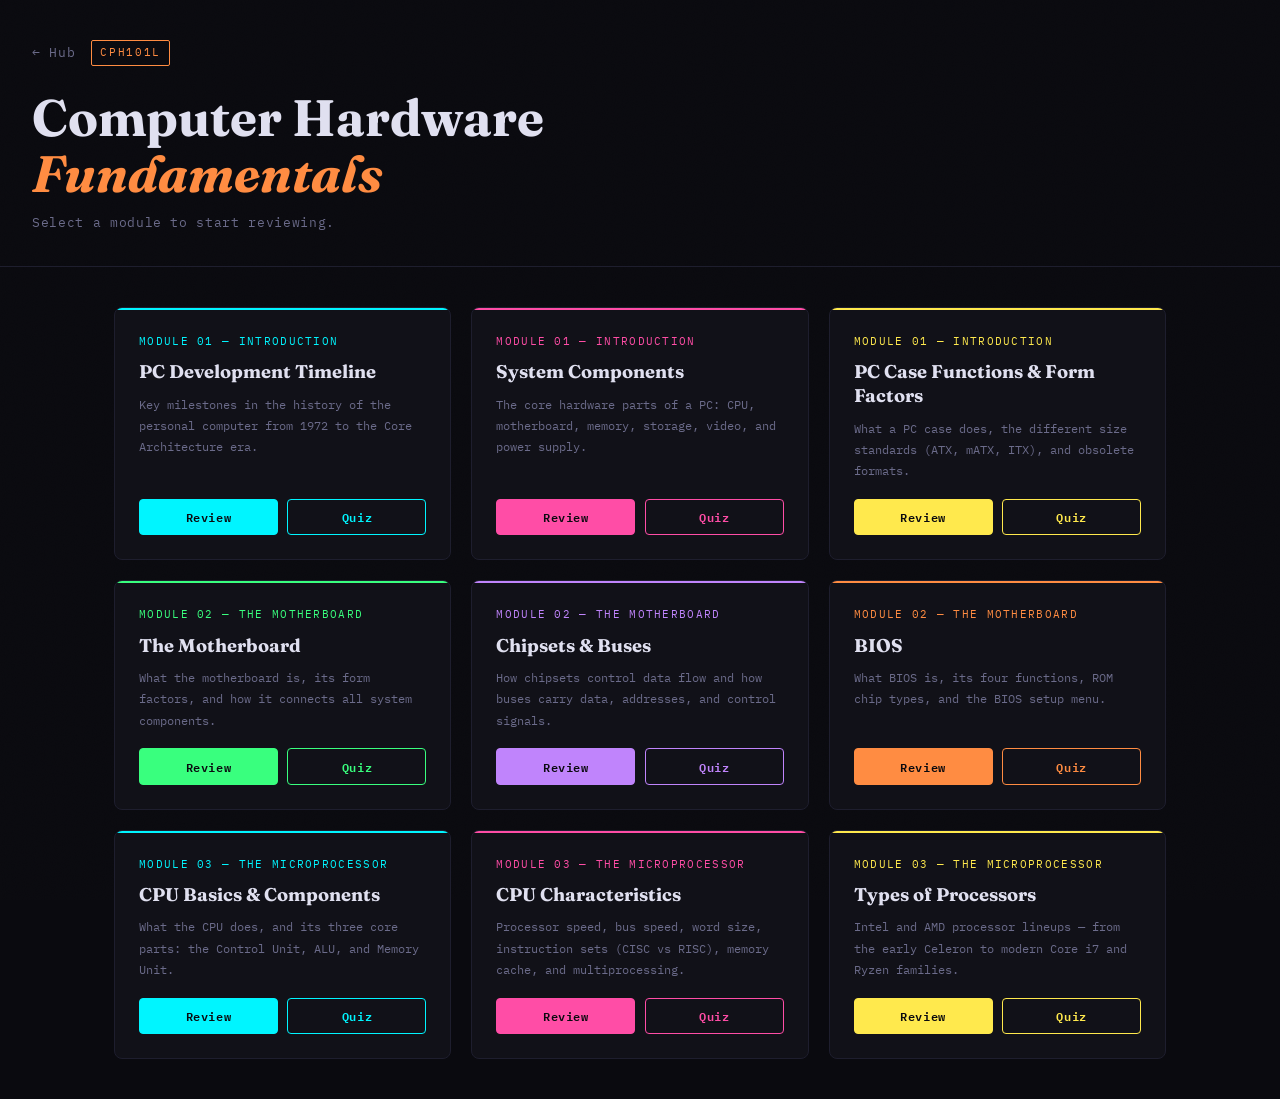
==== cph/index.html @ b6214186 "welcome chf" ====
<!DOCTYPE html>
<html lang="en">
<head>
  <meta charset="UTF-8" />
  <meta name="viewport" content="width=device-width, initial-scale=1.0" />
  <title>CPH101L — Computer Hardware Fundamentals</title>
  <link rel="stylesheet" href="style.css" />
  <link href="https://fonts.googleapis.com/css2?family=IBM+Plex+Mono:wght@400;600;700&family=Fraunces:ital,wght@0,400;0,700;1,400&display=swap" rel="stylesheet" />
</head>
<body>
  <div class="noise"></div>

  <header>
    <div class="header-inner">
      <a href="../index.html" class="back-link">← Hub</a>
      <div class="subject-tag">CPH101L</div>
    </div>
    <h1 class="subject-title">Computer Hardware<br /><em>Fundamentals</em></h1>
    <p class="subject-sub">Select a module to start reviewing.</p>
  </header>

  <main id="app">
    <!-- Home: topic cards -->
    <section id="home-view">
      <div class="topic-grid" id="topic-grid"></div>
    </section>

    <!-- Topic detail view -->
    <section id="topic-view" class="hidden">
      <button class="btn-back" id="back-btn">← Back to Topics</button>
      <div id="topic-content"></div>
      <button class="btn-quiz" id="start-quiz-btn">Take Quiz →</button>
    </section>

    <!-- Quiz view -->
    <section id="quiz-view" class="hidden">
      <button class="btn-back" id="quiz-back-btn">← Back to Topic</button>
      <div id="quiz-container"></div>
    </section>
  </main>

  <script src="topics.js"></script>
  <script src="quiz.js"></script>
  <script>
    let currentTopic = null;

    const homeView   = document.getElementById('home-view');
    const topicView  = document.getElementById('topic-view');
    const quizView   = document.getElementById('quiz-view');
    const grid       = document.getElementById('topic-grid');

    const ACCENT_COLORS = ['cyan', 'pink', 'yellow', 'green', 'purple', 'orange'];

    function showHome() {
      homeView.classList.remove('hidden');
      topicView.classList.add('hidden');
      quizView.classList.add('hidden');
    }

    function showTopic(slug) {
      currentTopic = TOPICS.find(t => t.slug === slug);
      if (!currentTopic) return;
      homeView.classList.add('hidden');
      quizView.classList.add('hidden');
      topicView.classList.remove('hidden');
      document.getElementById('topic-content').innerHTML = renderTopic(currentTopic);
      topicView.scrollTop = 0;
      window.scrollTo(0, 0);

      // Re-render MathJax if present
      if (window.MathJax) MathJax.typesetPromise();
    }

    function showQuiz(slug) {
      currentTopic = TOPICS.find(t => t.slug === slug);
      if (!currentTopic) return;
      homeView.classList.add('hidden');
      topicView.classList.add('hidden');
      quizView.classList.remove('hidden');
      renderQuiz(currentTopic);
      window.scrollTo(0, 0);
    }

    // Build cards
    TOPICS.forEach((topic, i) => {
      const color = ACCENT_COLORS[i % ACCENT_COLORS.length];
      const card = document.createElement('div');
      card.className = `topic-card accent-${color}`;
      card.innerHTML = `
        <div class="card-module">${topic.module}</div>
        <div class="card-title">${topic.title}</div>
        <div class="card-desc">${topic.description}</div>
        <div class="card-footer">
          <button class="btn-review" data-slug="${topic.slug}">Review</button>
          <button class="btn-quiz-sm" data-slug="${topic.slug}">Quiz</button>
        </div>
      `;
      grid.appendChild(card);
    });

    // Events
    grid.addEventListener('click', e => {
      const slug = e.target.dataset.slug;
      if (!slug) return;
      if (e.target.classList.contains('btn-review')) showTopic(slug);
      if (e.target.classList.contains('btn-quiz-sm')) showQuiz(slug);
    });

    document.getElementById('back-btn').addEventListener('click', showHome);
    document.getElementById('quiz-back-btn').addEventListener('click', () => {
      if (currentTopic) showTopic(currentTopic.slug);
    });
    document.getElementById('start-quiz-btn').addEventListener('click', () => {
      if (currentTopic) showQuiz(currentTopic.slug);
    });
  </script>
</body>
</html>
---- cph/style.css ----
/* ─── Variables ─── */
:root {
  --bg:       #0a0a0f;
  --surface:  #111118;
  --border:   #1e1e2e;
  --text:     #e0e0f0;
  --muted:    #6b6b8a;

  --cyan:     #00f5ff;
  --pink:     #ff4da6;
  --yellow:   #ffe94d;
  --green:    #39ff7e;
  --purple:   #c084fc;
  --orange:   #ff8c42;

  --font-mono: 'IBM Plex Mono', monospace;
  --font-serif: 'Fraunces', serif;
}

/* ─── Reset ─── */
*, *::before, *::after { box-sizing: border-box; margin: 0; padding: 0; }
html { scroll-behavior: smooth; }

body {
  background: var(--bg);
  color: var(--text);
  font-family: var(--font-mono);
  font-size: 15px;
  line-height: 1.7;
  min-height: 100vh;
  position: relative;
  overflow-x: hidden;
}

/* Noise overlay */
.noise {
  position: fixed; inset: 0; z-index: 0; pointer-events: none;
  background-image: url("data:image/svg+xml,%3Csvg viewBox='0 0 200 200' xmlns='http://www.w3.org/2000/svg'%3E%3Cfilter id='n'%3E%3CfeTurbulence type='fractalNoise' baseFrequency='0.9' numOctaves='4' stitchTiles='stitch'/%3E%3C/filter%3E%3Crect width='100%25' height='100%25' filter='url(%23n)' opacity='0.04'/%3E%3C/svg%3E");
  background-size: 200px 200px;
  opacity: 0.4;
}

/* ─── Header ─── */
header {
  position: relative; z-index: 1;
  padding: 2.5rem 2rem 2rem;
  border-bottom: 1px solid var(--border);
}

.header-inner {
  display: flex;
  align-items: center;
  gap: 1rem;
  margin-bottom: 1.5rem;
}

.back-link {
  color: var(--muted);
  text-decoration: none;
  font-size: 0.8rem;
  letter-spacing: 0.05em;
  transition: color 0.2s;
}
.back-link:hover { color: var(--cyan); }

.subject-tag {
  font-size: 0.7rem;
  letter-spacing: 0.15em;
  color: var(--orange);
  border: 1px solid var(--orange);
  padding: 0.15rem 0.5rem;
  border-radius: 2px;
}

.subject-title {
  font-family: var(--font-serif);
  font-size: clamp(2rem, 5vw, 3.2rem);
  font-weight: 700;
  line-height: 1.1;
  color: var(--text);
}
.subject-title em { color: var(--orange); font-style: italic; }

.subject-sub {
  margin-top: 0.6rem;
  color: var(--muted);
  font-size: 0.82rem;
  letter-spacing: 0.05em;
}

/* ─── Main ─── */
main {
  position: relative; z-index: 1;
  max-width: 1100px;
  margin: 0 auto;
  padding: 2.5rem 1.5rem;
}

.hidden { display: none !important; }

/* ─── Topic Grid ─── */
.topic-grid {
  display: grid;
  grid-template-columns: repeat(auto-fill, minmax(300px, 1fr));
  gap: 1.25rem;
}

.topic-card {
  background: var(--surface);
  border: 1px solid var(--border);
  border-radius: 8px;
  padding: 1.5rem;
  display: flex;
  flex-direction: column;
  gap: 0.6rem;
  transition: border-color 0.2s, transform 0.2s;
  position: relative;
  overflow: hidden;
}
.topic-card::before {
  content: '';
  position: absolute;
  top: 0; left: 0; right: 0;
  height: 2px;
}

/* Accent variants */
.accent-cyan  { --accent: var(--cyan);   }
.accent-pink  { --accent: var(--pink);   }
.accent-yellow{ --accent: var(--yellow); }
.accent-green { --accent: var(--green);  }
.accent-purple{ --accent: var(--purple); }
.accent-orange{ --accent: var(--orange); }

.topic-card::before { background: var(--accent); }
.topic-card:hover {
  border-color: var(--accent);
  transform: translateY(-2px);
}

.card-module {
  font-size: 0.68rem;
  letter-spacing: 0.12em;
  color: var(--accent);
  text-transform: uppercase;
}

.card-title {
  font-family: var(--font-serif);
  font-size: 1.15rem;
  font-weight: 700;
  color: var(--text);
  line-height: 1.3;
}

.card-desc {
  font-size: 0.78rem;
  color: var(--muted);
  flex: 1;
}

.card-footer {
  display: flex;
  gap: 0.6rem;
  margin-top: 0.5rem;
}

.btn-review, .btn-quiz-sm {
  flex: 1;
  padding: 0.45rem 0;
  border-radius: 4px;
  font-family: var(--font-mono);
  font-size: 0.75rem;
  font-weight: 600;
  letter-spacing: 0.05em;
  cursor: pointer;
  border: 1px solid var(--accent);
  transition: background 0.2s, color 0.2s;
}
.btn-review {
  background: var(--accent);
  color: var(--bg);
}
.btn-review:hover { opacity: 0.85; }

.btn-quiz-sm {
  background: transparent;
  color: var(--accent);
}
.btn-quiz-sm:hover {
  background: var(--accent);
  color: var(--bg);
}

/* ─── Back button ─── */
.btn-back {
  background: none;
  border: 1px solid var(--border);
  color: var(--muted);
  font-family: var(--font-mono);
  font-size: 0.78rem;
  padding: 0.4rem 0.9rem;
  border-radius: 4px;
  cursor: pointer;
  margin-bottom: 2rem;
  transition: border-color 0.2s, color 0.2s;
}
.btn-back:hover { border-color: var(--cyan); color: var(--cyan); }

/* ─── Topic Content ─── */
#topic-content h2 {
  font-family: var(--font-serif);
  font-size: 1.9rem;
  font-weight: 700;
  color: var(--orange);
  margin-bottom: 0.4rem;
}

#topic-content .topic-module-label {
  font-size: 0.7rem;
  letter-spacing: 0.12em;
  color: var(--muted);
  text-transform: uppercase;
  margin-bottom: 1.8rem;
}

.section-block {
  margin-bottom: 2rem;
}

.section-block h3 {
  font-family: var(--font-serif);
  font-size: 1.1rem;
  font-weight: 700;
  color: var(--cyan);
  margin-bottom: 0.75rem;
  padding-bottom: 0.35rem;
  border-bottom: 1px solid var(--border);
}

.section-block p {
  color: var(--text);
  margin-bottom: 0.6rem;
  font-size: 0.88rem;
}

.section-block ul, .section-block ol {
  padding-left: 1.4rem;
  color: var(--text);
  font-size: 0.88rem;
}

.section-block li { margin-bottom: 0.4rem; }

.definition-box {
  background: var(--surface);
  border-left: 3px solid var(--cyan);
  padding: 0.9rem 1.1rem;
  border-radius: 0 6px 6px 0;
  margin: 0.8rem 0 1rem;
  font-size: 0.86rem;
  color: var(--text);
}

.definition-box strong {
  color: var(--cyan);
  display: block;
  margin-bottom: 0.25rem;
  font-size: 0.78rem;
  letter-spacing: 0.08em;
  text-transform: uppercase;
}

.highlight {
  color: var(--yellow);
  font-weight: 600;
}

.term { color: var(--pink); font-weight: 600; }

/* Tables */
.content-table {
  width: 100%;
  border-collapse: collapse;
  font-size: 0.8rem;
  margin: 0.8rem 0;
  overflow-x: auto;
  display: block;
}
.content-table th {
  background: var(--border);
  color: var(--cyan);
  padding: 0.5rem 0.75rem;
  text-align: left;
  letter-spacing: 0.05em;
  font-size: 0.72rem;
}
.content-table td {
  padding: 0.45rem 0.75rem;
  border-bottom: 1px solid var(--border);
  color: var(--text);
}
.content-table tr:last-child td { border-bottom: none; }
.content-table tr:hover td { background: #1a1a28; }

/* ─── Start Quiz Button ─── */
.btn-quiz {
  display: block;
  width: 100%;
  max-width: 400px;
  margin: 2.5rem auto 0;
  padding: 0.85rem;
  background: var(--orange);
  color: var(--bg);
  font-family: var(--font-mono);
  font-size: 0.9rem;
  font-weight: 700;
  letter-spacing: 0.08em;
  border: none;
  border-radius: 6px;
  cursor: pointer;
  transition: opacity 0.2s, transform 0.15s;
}
.btn-quiz:hover { opacity: 0.88; transform: translateY(-1px); }

/* ─── Quiz ─── */
.quiz-header {
  margin-bottom: 2rem;
}
.quiz-header h2 {
  font-family: var(--font-serif);
  font-size: 1.5rem;
  color: var(--orange);
}
.quiz-header p {
  font-size: 0.78rem;
  color: var(--muted);
  margin-top: 0.2rem;
}

.quiz-question {
  background: var(--surface);
  border: 1px solid var(--border);
  border-radius: 8px;
  padding: 1.4rem;
  margin-bottom: 1.2rem;
}

.q-number {
  font-size: 0.68rem;
  letter-spacing: 0.12em;
  color: var(--muted);
  text-transform: uppercase;
  margin-bottom: 0.5rem;
}

.q-text {
  font-size: 0.9rem;
  color: var(--text);
  margin-bottom: 1rem;
  line-height: 1.6;
}

.q-options {
  display: flex;
  flex-direction: column;
  gap: 0.5rem;
}

.q-option {
  background: var(--bg);
  border: 1px solid var(--border);
  color: var(--text);
  font-family: var(--font-mono);
  font-size: 0.82rem;
  padding: 0.6rem 1rem;
  border-radius: 4px;
  cursor: pointer;
  text-align: left;
  transition: border-color 0.15s, background 0.15s;
}
.q-option:hover:not(:disabled) { border-color: var(--orange); }
.q-option.correct  { border-color: var(--green);  background: #0a2016; color: var(--green); }
.q-option.wrong    { border-color: var(--pink);   background: #200a15; color: var(--pink);  }
.q-option.reveal   { border-color: var(--green);  background: #0a2016; color: var(--green); }
.q-option:disabled { cursor: default; }

.q-explanation {
  margin-top: 0.8rem;
  font-size: 0.78rem;
  color: var(--muted);
  border-left: 2px solid var(--yellow);
  padding-left: 0.75rem;
  line-height: 1.6;
  display: none;
}
.q-explanation.visible { display: block; }

/* Score card */
.score-card {
  text-align: center;
  padding: 2.5rem 1.5rem;
  background: var(--surface);
  border: 1px solid var(--border);
  border-radius: 8px;
  margin-top: 1.5rem;
}
.score-card .score-num {
  font-family: var(--font-serif);
  font-size: 4rem;
  font-weight: 700;
  color: var(--orange);
}
.score-card .score-label {
  font-size: 0.8rem;
  color: var(--muted);
  margin-top: 0.25rem;
}
.score-card .score-msg {
  margin-top: 1rem;
  font-size: 0.88rem;
  color: var(--text);
}
.btn-retry {
  margin-top: 1.5rem;
  padding: 0.65rem 1.8rem;
  background: transparent;
  border: 1px solid var(--orange);
  color: var(--orange);
  font-family: var(--font-mono);
  font-size: 0.82rem;
  border-radius: 4px;
  cursor: pointer;
  transition: background 0.2s, color 0.2s;
}
.btn-retry:hover { background: var(--orange); color: var(--bg); }

/* Submit quiz */
.btn-submit {
  display: block;
  width: 100%;
  max-width: 400px;
  margin: 1.5rem auto 0;
  padding: 0.75rem;
  background: var(--cyan);
  color: var(--bg);
  font-family: var(--font-mono);
  font-size: 0.88rem;
  font-weight: 700;
  border: none;
  border-radius: 6px;
  cursor: pointer;
  transition: opacity 0.2s;
}
.btn-submit:hover { opacity: 0.85; }

/* ─── Responsive ─── */
@media (max-width: 600px) {
  header { padding: 1.5rem 1rem 1.2rem; }
  main { padding: 1.5rem 1rem; }
  .topic-grid { grid-template-columns: 1fr; }
}
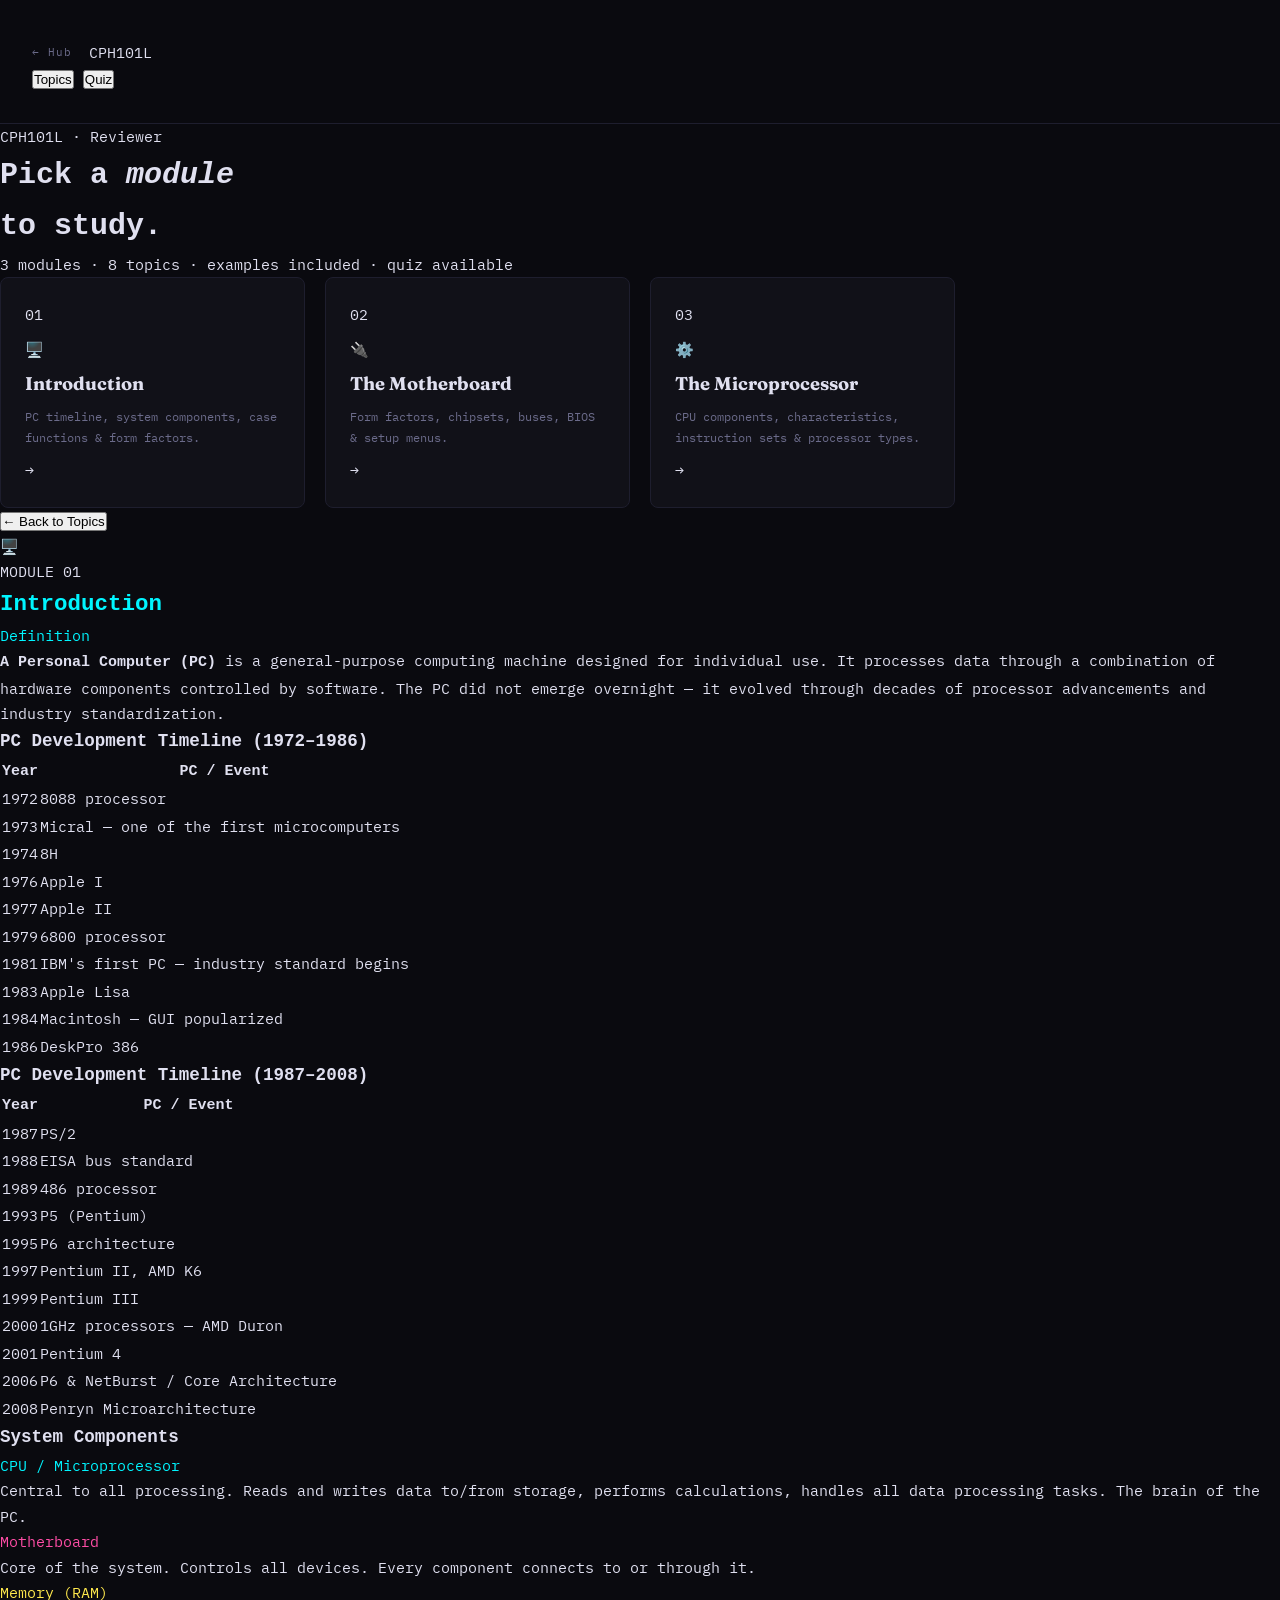
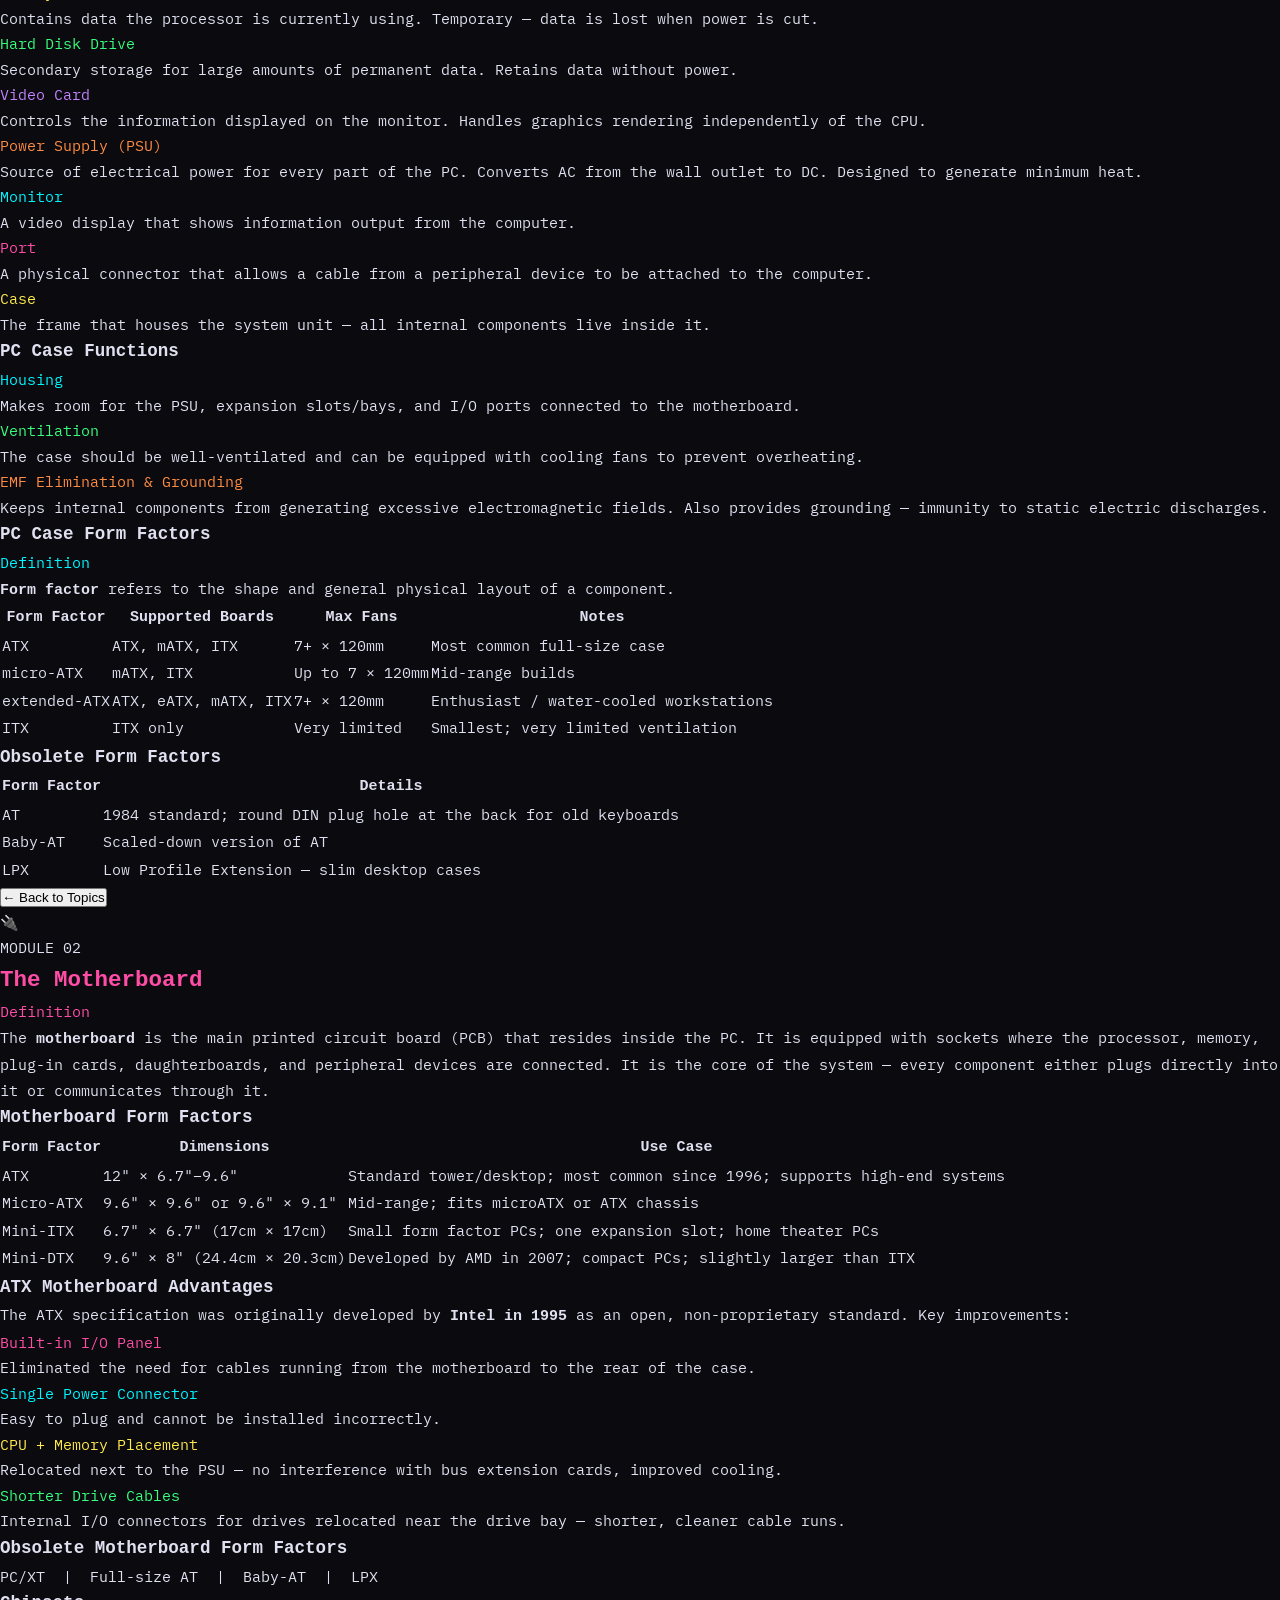
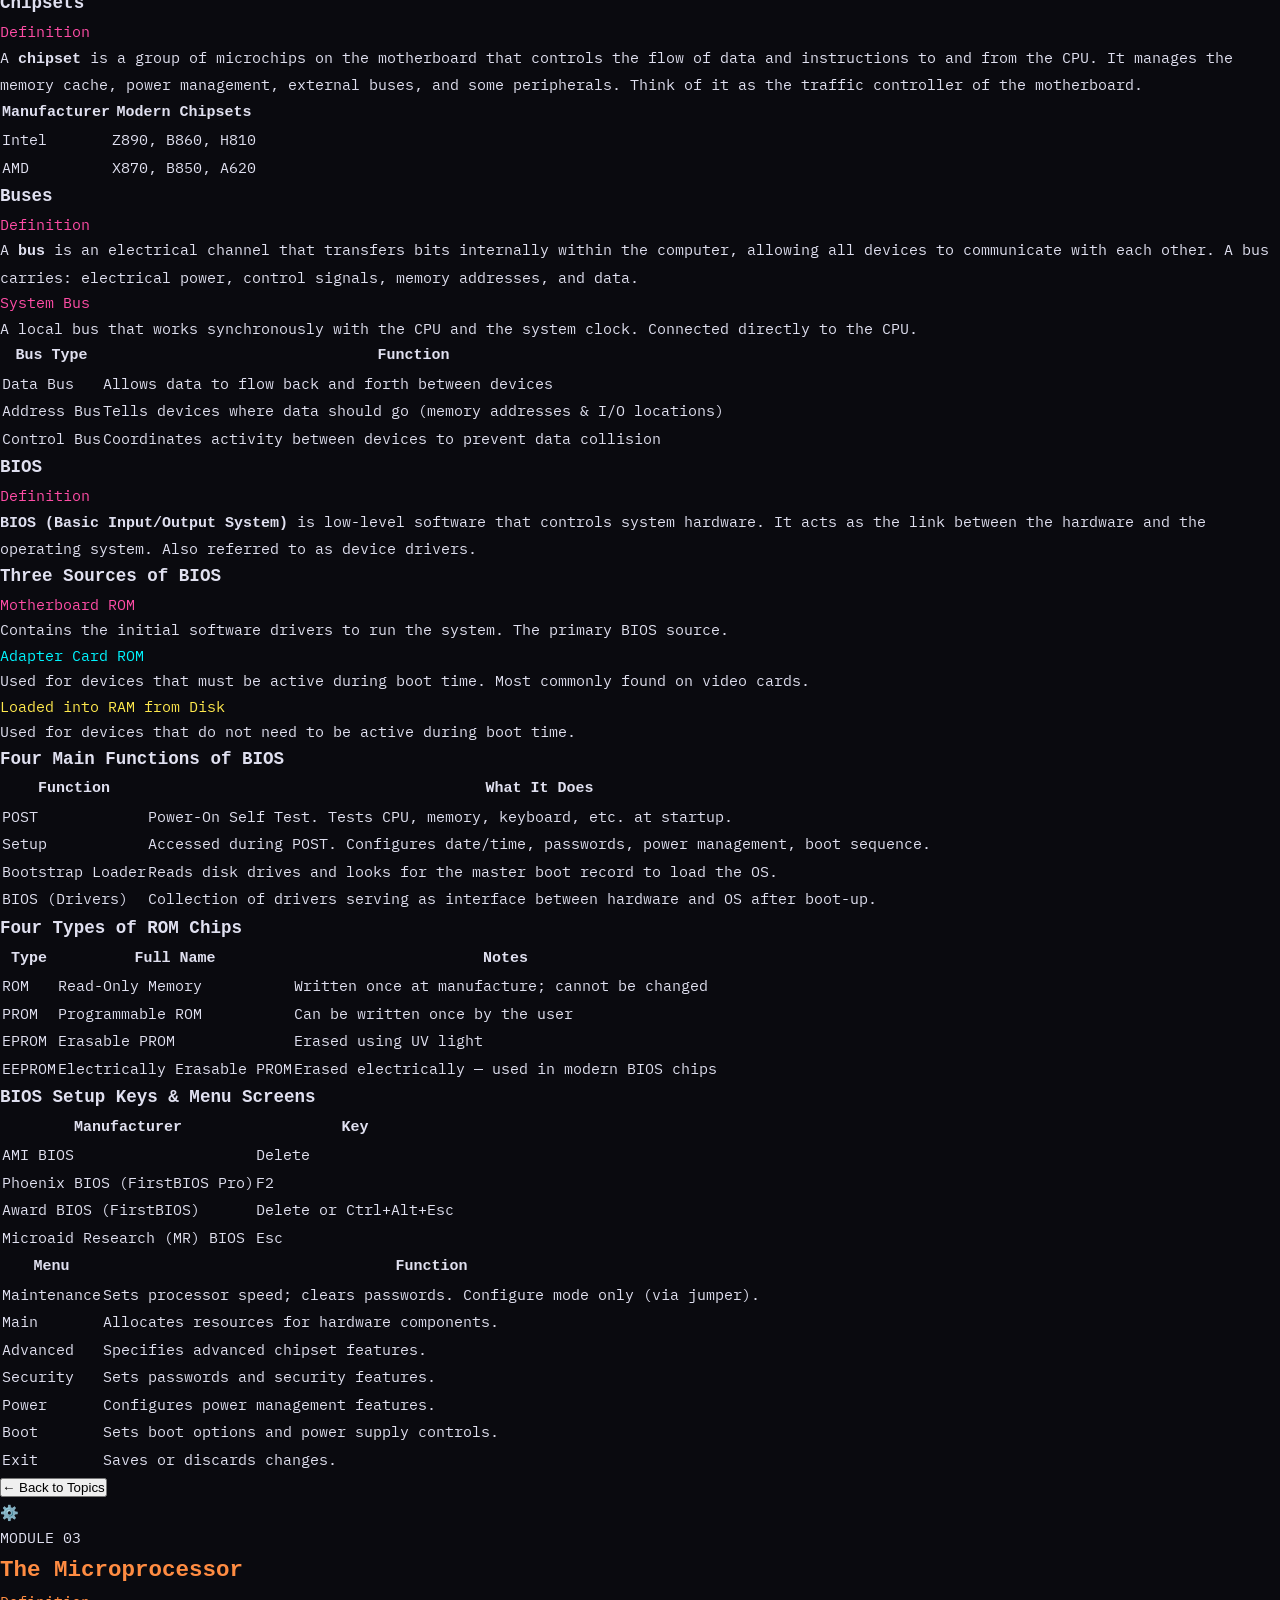
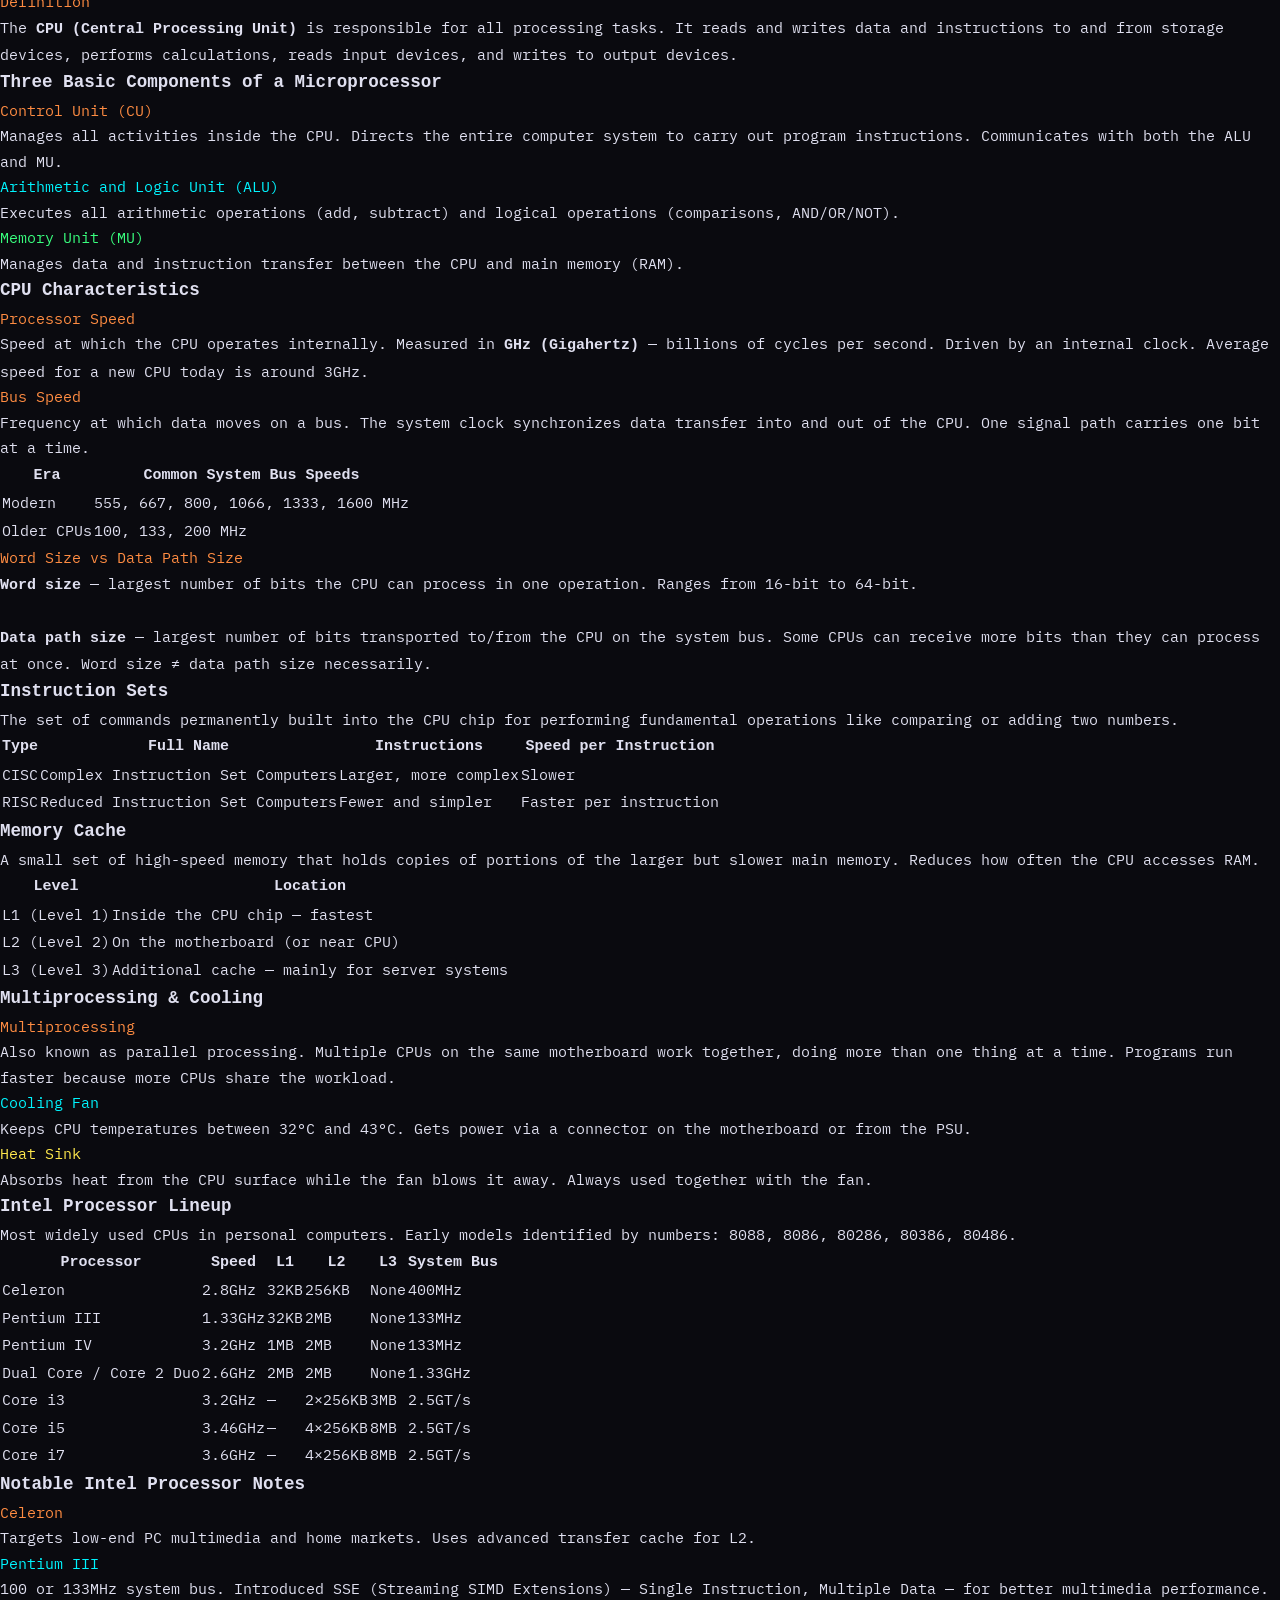
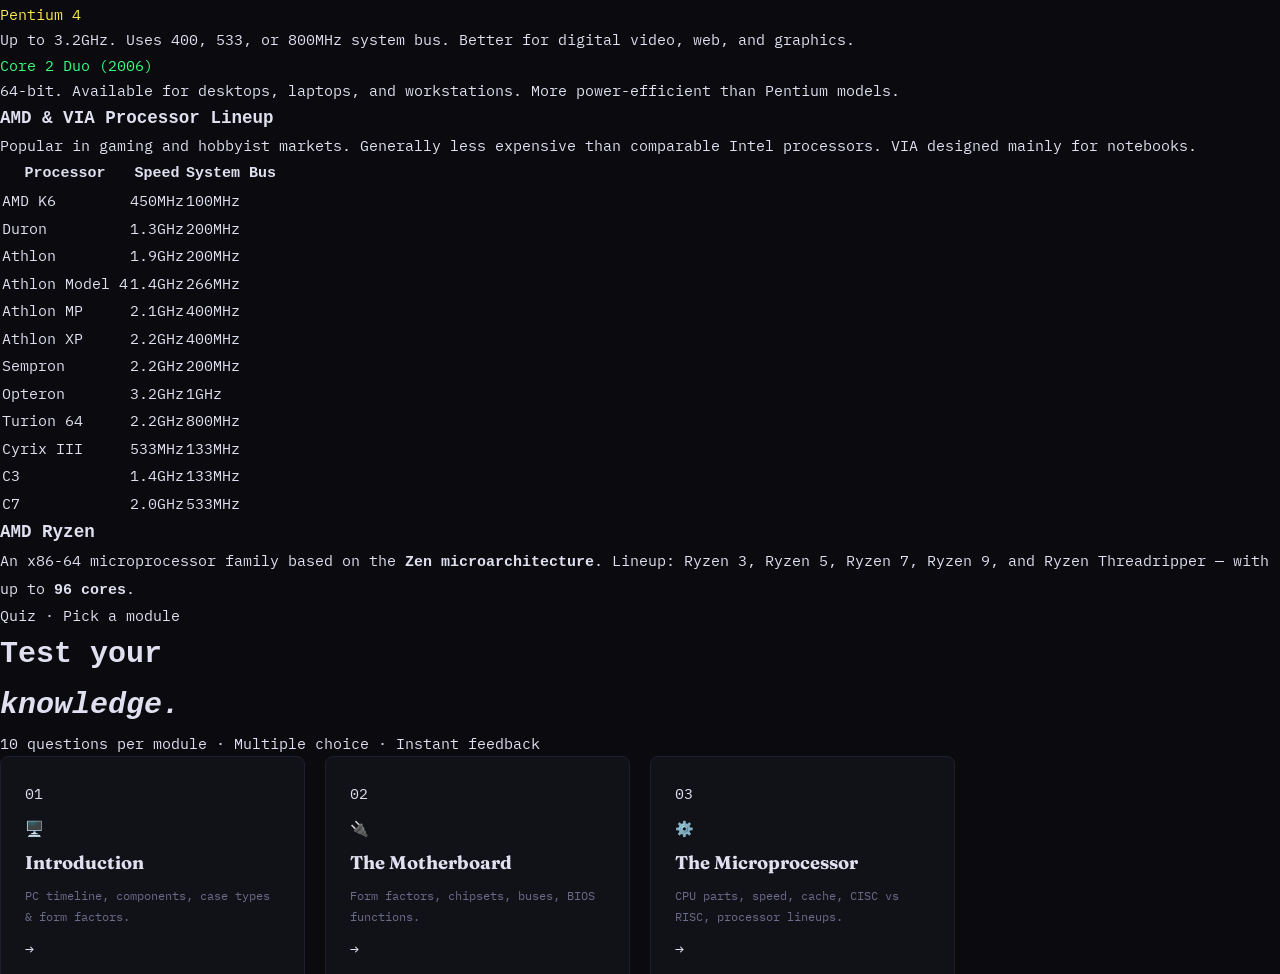
==== commit acb4467c: "work?" ====
--- a/cph/index.html
+++ b/cph/index.html
@@ -1,118 +1,121 @@
 <!DOCTYPE html>
 <html lang="en">
 <head>
-  <meta charset="UTF-8" />
-  <meta name="viewport" content="width=device-width, initial-scale=1.0" />
-  <title>CPH101L — Computer Hardware Fundamentals</title>
-  <link rel="stylesheet" href="style.css" />
-  <link href="https://fonts.googleapis.com/css2?family=IBM+Plex+Mono:wght@400;600;700&family=Fraunces:ital,wght@0,400;0,700;1,400&display=swap" rel="stylesheet" />
+<meta charset="UTF-8">
+<meta name="viewport" content="width=device-width, initial-scale=1.0, viewport-fit=cover">
+<meta name="apple-mobile-web-app-capable" content="yes">
+<title>CPH101L Reviewer</title>
+<link href="https://fonts.googleapis.com/css2?family=IBM+Plex+Mono:wght@400;500;600&family=Fraunces:opsz,wght@9..144,300;9..144,600;9..144,700&display=swap" rel="stylesheet">
+<link rel="stylesheet" href="style.css">
 </head>
 <body>
-  <div class="noise"></div>
 
-  <header>
-    <div class="header-inner">
-      <a href="../index.html" class="back-link">← Hub</a>
-      <div class="subject-tag">CPH101L</div>
+<header class="topbar">
+  <div style="display:flex;align-items:center;gap:16px;">
+    <a href="../index.html" style="font-size:11px;color:var(--muted);text-decoration:none;letter-spacing:0.1em;transition:color 0.2s;"
+       onmouseover="this.style.color='var(--text)'" onmouseout="this.style.color='var(--muted)'">&larr; Hub</a>
+    <div class="logo" onclick="goHome()">CPH<span>101L</span></div>
+  </div>
+  <div class="main-tabs">
+    <button class="main-tab active" onclick="switchMain('topics', this)">Topics</button>
+    <button class="main-tab" onclick="switchMain('quiz', this)">Quiz</button>
+  </div>
+</header>
+
+<!-- TOPICS VIEW -->
+<div class="view active" id="view-topics">
+  <div id="topics-home" class="topics-home">
+    <div class="home-header">
+      <div class="home-label">CPH101L &middot; Reviewer</div>
+      <h1 class="home-title">Pick a <em>module</em><br>to study.</h1>
+      <p class="home-sub">3 modules &middot; 8 topics &middot; examples included &middot; quiz available</p>
     </div>
-    <h1 class="subject-title">Computer Hardware<br /><em>Fundamentals</em></h1>
-    <p class="subject-sub">Select a module to start reviewing.</p>
-  </header>
+    <div class="topic-grid">
 
-  <main id="app">
-    <!-- Home: topic cards -->
-    <section id="home-view">
-      <div class="topic-grid" id="topic-grid"></div>
-    </section>
+      <div class="topic-card" style="--card-color:var(--cyan)" onclick="openTopic('intro')">
+        <div class="card-num">01</div>
+        <span class="card-icon">🖥️</span>
+        <div class="card-title">Introduction</div>
+        <div class="card-desc">PC timeline, system components, case functions &amp; form factors.</div>
+        <span class="card-arrow">&rarr;</span>
+      </div>
 
-    <!-- Topic detail view -->
-    <section id="topic-view" class="hidden">
-      <button class="btn-back" id="back-btn">← Back to Topics</button>
-      <div id="topic-content"></div>
-      <button class="btn-quiz" id="start-quiz-btn">Take Quiz →</button>
-    </section>
+      <div class="topic-card" style="--card-color:var(--pink)" onclick="openTopic('motherboard')">
+        <div class="card-num">02</div>
+        <span class="card-icon">🔌</span>
+        <div class="card-title">The Motherboard</div>
+        <div class="card-desc">Form factors, chipsets, buses, BIOS &amp; setup menus.</div>
+        <span class="card-arrow">&rarr;</span>
+      </div>
 
-    <!-- Quiz view -->
-    <section id="quiz-view" class="hidden">
-      <button class="btn-back" id="quiz-back-btn">← Back to Topic</button>
-      <div id="quiz-container"></div>
-    </section>
-  </main>
+      <div class="topic-card" style="--card-color:var(--orange)" onclick="openTopic('microprocessor')">
+        <div class="card-num">03</div>
+        <span class="card-icon">⚙️</span>
+        <div class="card-title">The Microprocessor</div>
+        <div class="card-desc">CPU components, characteristics, instruction sets &amp; processor types.</div>
+        <span class="card-arrow">&rarr;</span>
+      </div>
 
-  <script src="topics.js"></script>
-  <script src="quiz.js"></script>
-  <script>
-    let currentTopic = null;
+    </div>
+  </div>
+  <div id="topic-panels"></div>
+</div>
 
-    const homeView   = document.getElementById('home-view');
-    const topicView  = document.getElementById('topic-view');
-    const quizView   = document.getElementById('quiz-view');
-    const grid       = document.getElementById('topic-grid');
+<!-- QUIZ VIEW -->
+<div class="view" id="view-quiz">
+  <div id="quiz-home" class="quiz-home">
+    <div class="home-header">
+      <div class="home-label">Quiz &middot; Pick a module</div>
+      <h1 class="home-title">Test your<br><em>knowledge.</em></h1>
+      <p class="home-sub">10 questions per module &middot; Multiple choice &middot; Instant feedback</p>
+    </div>
+    <div class="topic-grid">
 
-    const ACCENT_COLORS = ['cyan', 'pink', 'yellow', 'green', 'purple', 'orange'];
+      <div class="topic-card" style="--card-color:var(--cyan)" onclick="openQuiz('intro')">
+        <div class="card-num">01</div>
+        <span class="card-icon">🖥️</span>
+        <div class="card-title">Introduction</div>
+        <div class="card-desc">PC timeline, components, case types &amp; form factors.</div>
+        <span class="card-arrow">&rarr;</span>
+      </div>
 
-    function showHome() {
-      homeView.classList.remove('hidden');
-      topicView.classList.add('hidden');
-      quizView.classList.add('hidden');
-    }
+      <div class="topic-card" style="--card-color:var(--pink)" onclick="openQuiz('motherboard')">
+        <div class="card-num">02</div>
+        <span class="card-icon">🔌</span>
+        <div class="card-title">The Motherboard</div>
+        <div class="card-desc">Form factors, chipsets, buses, BIOS functions.</div>
+        <span class="card-arrow">&rarr;</span>
+      </div>
 
-    function showTopic(slug) {
-      currentTopic = TOPICS.find(t => t.slug === slug);
-      if (!currentTopic) return;
-      homeView.classList.add('hidden');
-      quizView.classList.add('hidden');
-      topicView.classList.remove('hidden');
-      document.getElementById('topic-content').innerHTML = renderTopic(currentTopic);
-      topicView.scrollTop = 0;
-      window.scrollTo(0, 0);
+      <div class="topic-card" style="--card-color:var(--orange)" onclick="openQuiz('microprocessor')">
+        <div class="card-num">03</div>
+        <span class="card-icon">⚙️</span>
+        <div class="card-title">The Microprocessor</div>
+        <div class="card-desc">CPU parts, speed, cache, CISC vs RISC, processor lineups.</div>
+        <span class="card-arrow">&rarr;</span>
+      </div>
 
-      // Re-render MathJax if present
-      if (window.MathJax) MathJax.typesetPromise();
-    }
+    </div>
+  </div>
 
-    function showQuiz(slug) {
-      currentTopic = TOPICS.find(t => t.slug === slug);
-      if (!currentTopic) return;
-      homeView.classList.add('hidden');
-      topicView.classList.add('hidden');
-      quizView.classList.remove('hidden');
-      renderQuiz(currentTopic);
-      window.scrollTo(0, 0);
-    }
+  <div id="quiz-detail" class="quiz-home" style="display:none;">
+    <button class="back-btn" onclick="closeQuiz()">&larr; Back to Quiz Topics</button>
+    <div id="quiz-header" style="margin-bottom:32px;padding-bottom:24px;border-bottom:1px solid var(--border);"></div>
+    <div id="quiz-progress-wrap" style="margin-bottom:28px;">
+      <div style="display:flex;justify-content:space-between;align-items:center;margin-bottom:8px;">
+        <span id="quiz-progress-label" style="font-size:11px;color:var(--muted);letter-spacing:0.1em;"></span>
+        <span id="quiz-score-label" style="font-size:11px;color:var(--muted);letter-spacing:0.1em;"></span>
+      </div>
+      <div style="background:var(--surface);border:1px solid var(--border);border-radius:99px;height:4px;overflow:hidden;">
+        <div id="quiz-progress-bar" style="height:100%;background:var(--cyan);border-radius:99px;transition:width 0.3s ease;width:0%;"></div>
+      </div>
+    </div>
+    <div id="quiz-question-wrap"></div>
+    <div id="quiz-results" style="display:none;"></div>
+  </div>
+</div>
 
-    // Build cards
-    TOPICS.forEach((topic, i) => {
-      const color = ACCENT_COLORS[i % ACCENT_COLORS.length];
-      const card = document.createElement('div');
-      card.className = `topic-card accent-${color}`;
-      card.innerHTML = `
-        <div class="card-module">${topic.module}</div>
-        <div class="card-title">${topic.title}</div>
-        <div class="card-desc">${topic.description}</div>
-        <div class="card-footer">
-          <button class="btn-review" data-slug="${topic.slug}">Review</button>
-          <button class="btn-quiz-sm" data-slug="${topic.slug}">Quiz</button>
-        </div>
-      `;
-      grid.appendChild(card);
-    });
-
-    // Events
-    grid.addEventListener('click', e => {
-      const slug = e.target.dataset.slug;
-      if (!slug) return;
-      if (e.target.classList.contains('btn-review')) showTopic(slug);
-      if (e.target.classList.contains('btn-quiz-sm')) showQuiz(slug);
-    });
-
-    document.getElementById('back-btn').addEventListener('click', showHome);
-    document.getElementById('quiz-back-btn').addEventListener('click', () => {
-      if (currentTopic) showTopic(currentTopic.slug);
-    });
-    document.getElementById('start-quiz-btn').addEventListener('click', () => {
-      if (currentTopic) showQuiz(currentTopic.slug);
-    });
-  </script>
+<script src="topics.js"></script>
+<script src="quiz.js"></script>
 </body>
-</html>
+</html>
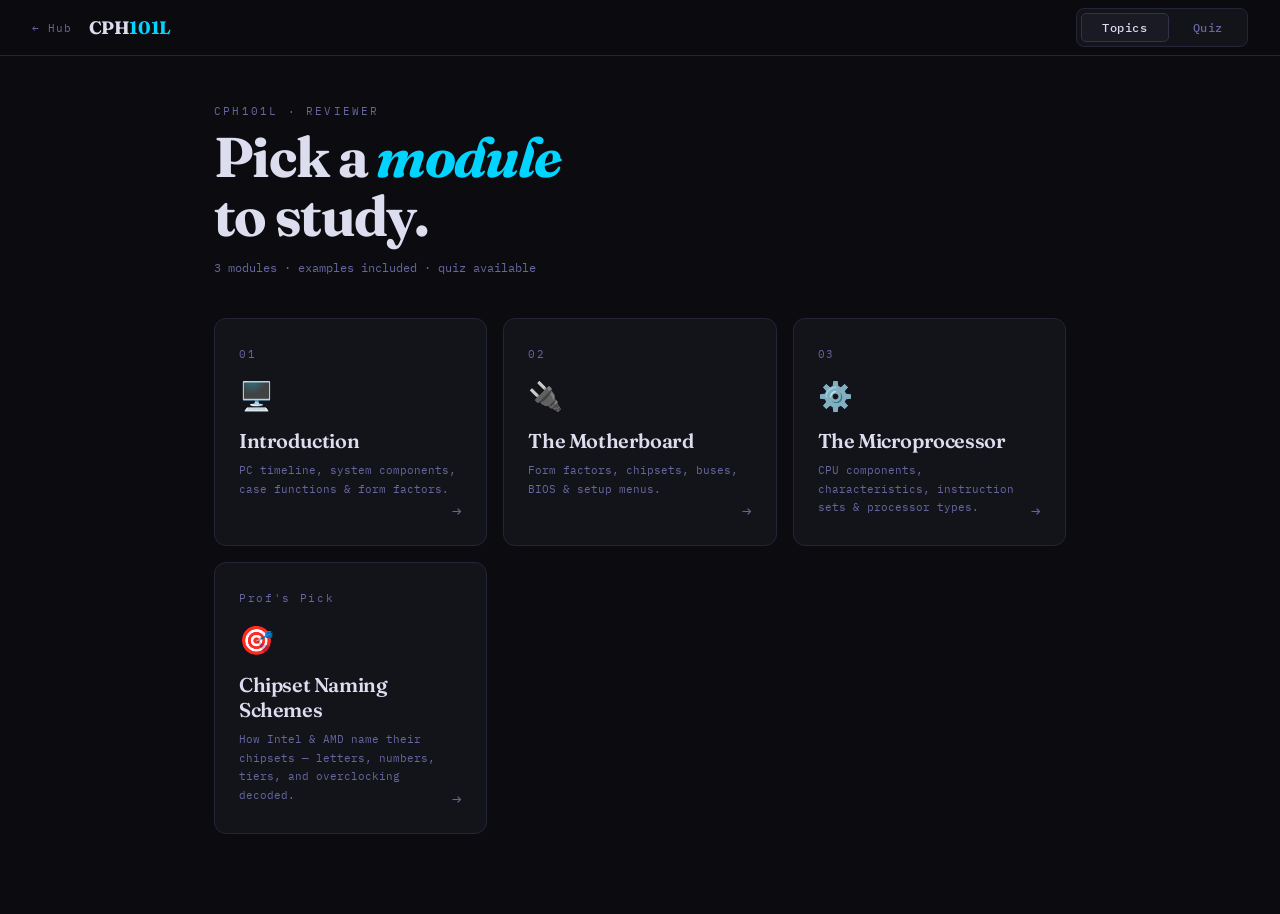
==== commit 84bac86a: "new hopefully" ====
--- a/cph/index.html
+++ b/cph/index.html
@@ -28,7 +28,7 @@
     <div class="home-header">
       <div class="home-label">CPH101L &middot; Reviewer</div>
       <h1 class="home-title">Pick a <em>module</em><br>to study.</h1>
-      <p class="home-sub">3 modules &middot; 8 topics &middot; examples included &middot; quiz available</p>
+      <p class="home-sub">3 modules &middot; examples included &middot; quiz available</p>
     </div>
     <div class="topic-grid">
 
@@ -53,6 +53,14 @@
         <span class="card-icon">⚙️</span>
         <div class="card-title">The Microprocessor</div>
         <div class="card-desc">CPU components, characteristics, instruction sets &amp; processor types.</div>
+        <span class="card-arrow">&rarr;</span>
+      </div>
+
+      <div class="topic-card" style="--card-color:var(--yellow)" onclick="openTopic('chipset-names')">
+        <div class="card-num">Prof's Pick</div>
+        <span class="card-icon">🎯</span>
+        <div class="card-title">Chipset Naming Schemes</div>
+        <div class="card-desc">How Intel &amp; AMD name their chipsets — letters, numbers, tiers, and overclocking decoded.</div>
         <span class="card-arrow">&rarr;</span>
       </div>
 
@@ -95,6 +103,14 @@
         <span class="card-arrow">&rarr;</span>
       </div>
 
+      <div class="topic-card" style="--card-color:var(--yellow)" onclick="openQuiz('chipset-names')">
+        <div class="card-num">Prof's Pick</div>
+        <span class="card-icon">🎯</span>
+        <div class="card-title">Chipset Naming Schemes</div>
+        <div class="card-desc">Intel vs AMD letters, numbers, tiers &amp; overclocking rules.</div>
+        <span class="card-arrow">&rarr;</span>
+      </div>
+
     </div>
   </div>
 
--- a/cph/style.css
+++ b/cph/style.css
@@ -1,462 +1,676 @@
-/* ─── Variables ─── */
 :root {
-  --bg:       #0a0a0f;
-  --surface:  #111118;
-  --border:   #1e1e2e;
-  --text:     #e0e0f0;
-  --muted:    #6b6b8a;
-
-  --cyan:     #00f5ff;
-  --pink:     #ff4da6;
-  --yellow:   #ffe94d;
-  --green:    #39ff7e;
-  --purple:   #c084fc;
-  --orange:   #ff8c42;
-
-  --font-mono: 'IBM Plex Mono', monospace;
-  --font-serif: 'Fraunces', serif;
-}
-
-/* ─── Reset ─── */
+  --bg: #0c0c10;
+  --surface: #13131a;
+  --surface2: #1a1a24;
+  --border: #25253a;
+  --border2: #32324a;
+  --cyan: #00d4ff;
+  --pink: #ff4d8d;
+  --yellow: #f5c842;
+  --green: #4dff9e;
+  --purple: #a78bfa;
+  --orange: #ff8c42;
+  --text: #ddddf0;
+  --muted: #6666a0;
+  --mono: 'IBM Plex Mono', monospace;
+  --serif: 'Fraunces', serif;
+}
+
 *, *::before, *::after { box-sizing: border-box; margin: 0; padding: 0; }
-html { scroll-behavior: smooth; }
+
+html {
+  scroll-behavior: smooth;
+  -webkit-text-size-adjust: 100%;
+}
 
 body {
   background: var(--bg);
   color: var(--text);
-  font-family: var(--font-mono);
-  font-size: 15px;
-  line-height: 1.7;
+  font-family: var(--mono);
   min-height: 100vh;
-  position: relative;
   overflow-x: hidden;
 }
 
-/* Noise overlay */
-.noise {
-  position: fixed; inset: 0; z-index: 0; pointer-events: none;
-  background-image: url("data:image/svg+xml,%3Csvg viewBox='0 0 200 200' xmlns='http://www.w3.org/2000/svg'%3E%3Cfilter id='n'%3E%3CfeTurbulence type='fractalNoise' baseFrequency='0.9' numOctaves='4' stitchTiles='stitch'/%3E%3C/filter%3E%3Crect width='100%25' height='100%25' filter='url(%23n)' opacity='0.04'/%3E%3C/svg%3E");
-  background-size: 200px 200px;
-  opacity: 0.4;
-}
-
-/* ─── Header ─── */
-header {
-  position: relative; z-index: 1;
-  padding: 2.5rem 2rem 2rem;
+/* ── TOPBAR ── */
+.topbar {
+  position: sticky;
+  top: 0;
+  z-index: 100;
+  background: rgba(12,12,16,0.92);
+  -webkit-backdrop-filter: blur(16px);
+  backdrop-filter: blur(16px);
   border-bottom: 1px solid var(--border);
-}
-
-.header-inner {
   display: flex;
   align-items: center;
-  gap: 1rem;
-  margin-bottom: 1.5rem;
-}
-
-.back-link {
-  color: var(--muted);
-  text-decoration: none;
-  font-size: 0.8rem;
+  justify-content: space-between;
+  padding: 0 32px;
+  height: 56px;
+  -webkit-transform: translateZ(0);
+  transform: translateZ(0);
+}
+
+.logo {
+  font-family: var(--serif);
+  font-size: 18px;
+  font-weight: 700;
+  color: var(--text);
+  letter-spacing: -0.02em;
+  cursor: pointer;
+}
+
+.logo span { color: var(--cyan); }
+
+.main-tabs {
+  display: flex;
+  gap: 4px;
+  background: var(--surface);
+  border: 1px solid var(--border);
+  border-radius: 8px;
+  padding: 4px;
+}
+
+.main-tab {
+  font-family: var(--mono);
+  font-size: 12px;
+  font-weight: 500;
+  padding: 6px 20px;
+  border-radius: 5px;
+  border: none;
+  background: transparent;
+  color: var(--muted);
+  cursor: pointer;
+  transition: all 0.2s;
   letter-spacing: 0.05em;
-  transition: color 0.2s;
-}
-.back-link:hover { color: var(--cyan); }
-
-.subject-tag {
-  font-size: 0.7rem;
-  letter-spacing: 0.15em;
-  color: var(--orange);
-  border: 1px solid var(--orange);
-  padding: 0.15rem 0.5rem;
-  border-radius: 2px;
-}
-
-.subject-title {
-  font-family: var(--font-serif);
-  font-size: clamp(2rem, 5vw, 3.2rem);
+  -webkit-appearance: none;
+}
+
+.main-tab.active {
+  background: var(--surface2);
+  color: var(--text);
+  border: 1px solid var(--border2);
+}
+
+/* ── VIEWS ── */
+.view { display: none; }
+.view.active { display: block; }
+
+/* ── HOME ── */
+.topics-home {
+  max-width: 900px;
+  margin: 0 auto;
+  padding: 48px 24px 80px;
+}
+
+.home-header { margin-bottom: 40px; }
+
+.home-label {
+  font-size: 11px;
+  color: var(--muted);
+  letter-spacing: 0.2em;
+  text-transform: uppercase;
+  margin-bottom: 10px;
+}
+
+.home-title {
+  font-family: var(--serif);
+  font-size: clamp(36px, 6vw, 56px);
   font-weight: 700;
-  line-height: 1.1;
-  color: var(--text);
-}
-.subject-title em { color: var(--orange); font-style: italic; }
-
-.subject-sub {
-  margin-top: 0.6rem;
-  color: var(--muted);
-  font-size: 0.82rem;
-  letter-spacing: 0.05em;
-}
-
-/* ─── Main ─── */
-main {
-  position: relative; z-index: 1;
-  max-width: 1100px;
-  margin: 0 auto;
-  padding: 2.5rem 1.5rem;
-}
-
-.hidden { display: none !important; }
-
-/* ─── Topic Grid ─── */
+  line-height: 1.05;
+  letter-spacing: -0.03em;
+  color: var(--text);
+}
+
+.home-title em {
+  color: var(--cyan);
+  font-style: italic;
+}
+
+.home-sub {
+  margin-top: 12px;
+  font-size: 12px;
+  color: var(--muted);
+  line-height: 1.7;
+}
+
+/* ── TOPIC CARDS ── */
 .topic-grid {
   display: grid;
-  grid-template-columns: repeat(auto-fill, minmax(300px, 1fr));
-  gap: 1.25rem;
+  grid-template-columns: repeat(auto-fill, minmax(260px, 1fr));
+  gap: 16px;
 }
 
 .topic-card {
   background: var(--surface);
   border: 1px solid var(--border);
-  border-radius: 8px;
-  padding: 1.5rem;
-  display: flex;
-  flex-direction: column;
-  gap: 0.6rem;
-  transition: border-color 0.2s, transform 0.2s;
+  border-radius: 12px;
+  padding: 28px 24px;
+  cursor: pointer;
+  transition: all 0.2s ease;
   position: relative;
   overflow: hidden;
-}
+  -webkit-tap-highlight-color: transparent;
+  animation: fadeUp 0.4s ease both;
+}
+
 .topic-card::before {
   content: '';
   position: absolute;
   top: 0; left: 0; right: 0;
   height: 2px;
-}
-
-/* Accent variants */
-.accent-cyan  { --accent: var(--cyan);   }
-.accent-pink  { --accent: var(--pink);   }
-.accent-yellow{ --accent: var(--yellow); }
-.accent-green { --accent: var(--green);  }
-.accent-purple{ --accent: var(--purple); }
-.accent-orange{ --accent: var(--orange); }
-
-.topic-card::before { background: var(--accent); }
+  background: var(--card-color);
+  opacity: 0;
+  transition: opacity 0.2s;
+}
+
 .topic-card:hover {
-  border-color: var(--accent);
-  transform: translateY(-2px);
-}
-
-.card-module {
-  font-size: 0.68rem;
-  letter-spacing: 0.12em;
-  color: var(--accent);
+  border-color: var(--card-color);
+  transform: translateY(-3px);
+  box-shadow: 0 12px 40px rgba(0,0,0,0.4);
+}
+
+.topic-card:hover::before { opacity: 1; }
+
+.topic-card:nth-child(1) { animation-delay: 0.05s; }
+.topic-card:nth-child(2) { animation-delay: 0.10s; }
+.topic-card:nth-child(3) { animation-delay: 0.15s; }
+.topic-card:nth-child(4) { animation-delay: 0.20s; }
+.topic-card:nth-child(5) { animation-delay: 0.25s; }
+
+.card-num {
+  font-size: 11px;
+  color: var(--muted);
+  letter-spacing: 0.15em;
+  margin-bottom: 16px;
+}
+
+.card-icon {
+  font-size: 28px;
+  margin-bottom: 14px;
+  display: block;
+}
+
+.card-title {
+  font-family: var(--serif);
+  font-size: 20px;
+  font-weight: 600;
+  margin-bottom: 8px;
+  color: var(--text);
+  letter-spacing: -0.02em;
+}
+
+.card-desc {
+  font-size: 11px;
+  color: var(--muted);
+  line-height: 1.7;
+}
+
+.card-arrow {
+  position: absolute;
+  bottom: 24px;
+  right: 24px;
+  font-size: 16px;
+  color: var(--muted);
+  transition: all 0.2s;
+}
+
+.topic-card:hover .card-arrow {
+  color: var(--card-color);
+  transform: translateX(4px);
+}
+
+/* ── TOPIC DETAIL ── */
+.topic-detail { display: none; }
+.topic-detail.active {
+  display: block;
+  max-width: 860px;
+  margin: 0 auto;
+  padding: 40px 24px 80px;
+}
+
+.back-btn {
+  display: inline-flex;
+  align-items: center;
+  gap: 8px;
+  font-size: 12px;
+  color: var(--muted);
+  cursor: pointer;
+  margin-bottom: 36px;
+  padding: 8px 0;
+  background: none;
+  border: none;
+  -webkit-appearance: none;
+  transition: color 0.2s;
+  -webkit-tap-highlight-color: transparent;
+}
+
+.back-btn:hover { color: var(--text); }
+
+.detail-header {
+  display: flex;
+  align-items: flex-start;
+  gap: 20px;
+  margin-bottom: 40px;
+  padding-bottom: 28px;
+  border-bottom: 1px solid var(--border);
+}
+
+.detail-icon { font-size: 40px; line-height: 1; }
+
+.detail-num {
+  font-size: 11px;
+  color: var(--muted);
+  letter-spacing: 0.15em;
+  margin-bottom: 6px;
+}
+
+.detail-title {
+  font-family: var(--serif);
+  font-size: clamp(28px, 5vw, 42px);
+  font-weight: 700;
+  letter-spacing: -0.03em;
+  line-height: 1;
+}
+
+/* ── CONTENT BLOCKS ── */
+.def-block {
+  background: var(--surface);
+  border: 1px solid var(--border);
+  border-radius: 10px;
+  padding: 24px;
+  margin-bottom: 20px;
+}
+
+.def-block .blk-label {
+  font-size: 10px;
+  letter-spacing: 0.2em;
   text-transform: uppercase;
-}
-
-.card-title {
-  font-family: var(--font-serif);
-  font-size: 1.15rem;
+  margin-bottom: 10px;
+}
+
+.def-block p {
+  font-size: 13px;
+  color: var(--muted);
+  line-height: 1.85;
+}
+
+.def-block p strong { color: var(--text); }
+
+.formula-block {
+  background: #090910;
+  border: 1px solid var(--border);
+  border-left: 3px solid var(--accent-color, var(--cyan));
+  border-radius: 6px;
+  padding: 14px 18px;
+  font-family: var(--mono);
+  font-size: 13px;
+  color: var(--accent-color, var(--cyan));
+  margin: 12px 0;
+  overflow-x: auto;
+  -webkit-overflow-scrolling: touch;
+  line-height: 1.8;
+}
+
+.example-block {
+  border-radius: 8px;
+  padding: 18px 22px;
+  margin: 14px 0;
+  border: 1px solid;
+}
+
+.example-block .ex-label {
+  font-size: 10px;
+  letter-spacing: 0.2em;
+  text-transform: uppercase;
+  margin-bottom: 10px;
+  font-weight: 600;
+}
+
+.example-block p {
+  font-size: 12px;
+  line-height: 1.85;
+}
+
+/* ── OPERATOR CARDS ── */
+.op-grid {
+  display: grid;
+  grid-template-columns: repeat(auto-fill, minmax(280px, 1fr));
+  gap: 14px;
+  margin-bottom: 20px;
+}
+
+.op-card {
+  background: var(--surface);
+  border: 1px solid var(--border);
+  border-radius: 10px;
+  padding: 22px;
+  transition: border-color 0.2s;
+}
+
+.op-card:hover { border-color: var(--border2); }
+
+.op-symbol {
+  font-family: var(--serif);
+  font-size: 40px;
   font-weight: 700;
-  color: var(--text);
-  line-height: 1.3;
-}
-
-.card-desc {
-  font-size: 0.78rem;
-  color: var(--muted);
-  flex: 1;
-}
-
-.card-footer {
+  line-height: 1;
+  margin-bottom: 12px;
+  display: block;
+}
+
+.op-name {
+  font-size: 14px;
+  font-weight: 600;
+  margin-bottom: 6px;
+  color: var(--text);
+}
+
+.op-desc {
+  font-size: 12px;
+  color: var(--muted);
+  line-height: 1.7;
+  margin-bottom: 12px;
+}
+
+.op-tag {
+  display: inline-block;
+  font-size: 10px;
+  padding: 3px 10px;
+  border-radius: 4px;
+  letter-spacing: 0.08em;
+  margin-bottom: 10px;
+}
+
+/* ── TABLES ── */
+.tt-wrap {
+  overflow-x: auto;
+  -webkit-overflow-scrolling: touch;
+  border: 1px solid var(--border);
+  border-radius: 8px;
+  margin: 14px 0;
+}
+
+table { width: 100%; border-collapse: collapse; font-size: 13px; white-space: nowrap; }
+thead tr { background: var(--surface2); }
+th {
+  padding: 10px 18px;
+  text-align: center;
+  font-size: 11px;
+  letter-spacing: 0.1em;
+  border-bottom: 1px solid var(--border);
+  color: var(--muted);
+}
+td {
+  padding: 9px 18px;
+  text-align: center;
+  border-bottom: 1px solid rgba(37,37,58,0.5);
+  color: var(--muted);
+}
+tr:last-child td { border-bottom: none; }
+td.tv { color: var(--green); font-weight: 600; }
+td.fv { color: var(--pink); font-weight: 600; }
+td.rv { color: var(--yellow); font-weight: 600; }
+td.rf { color: var(--pink); font-weight: 600; }
+
+.section-title {
+  font-family: var(--serif);
+  font-size: 22px;
+  font-weight: 600;
+  letter-spacing: -0.02em;
+  margin: 32px 0 16px;
+  color: var(--text);
+}
+
+.section-title.first { margin-top: 0; }
+
+/* ── EQUIVALENCE ROWS ── */
+.equiv-group { margin-bottom: 24px; }
+
+.equiv-group-title {
+  font-size: 10px;
+  color: var(--muted);
+  letter-spacing: 0.2em;
+  text-transform: uppercase;
+  margin-bottom: 10px;
+}
+
+.equiv-list { display: flex; flex-direction: column; gap: 6px; }
+
+.equiv-row {
   display: flex;
-  gap: 0.6rem;
-  margin-top: 0.5rem;
-}
-
-.btn-review, .btn-quiz-sm {
-  flex: 1;
-  padding: 0.45rem 0;
-  border-radius: 4px;
-  font-family: var(--font-mono);
-  font-size: 0.75rem;
+  align-items: center;
+  gap: 12px;
+  background: var(--surface);
+  border: 1px solid var(--border);
+  border-radius: 6px;
+  padding: 10px 16px;
+  font-size: 12px;
+}
+
+.eq-name { color: var(--muted); min-width: 140px; font-size: 11px; }
+.eq-formula { color: var(--text); flex: 1; }
+
+/* ── BIT CARDS ── */
+.bit-grid {
+  display: grid;
+  grid-template-columns: repeat(auto-fill, minmax(240px, 1fr));
+  gap: 14px;
+  margin-bottom: 20px;
+}
+
+.bit-card {
+  background: var(--surface);
+  border: 1px solid var(--border);
+  border-radius: 10px;
+  padding: 20px;
+}
+
+.bit-op { font-size: 22px; font-weight: 600; margin-bottom: 8px; }
+.bit-desc { font-size: 12px; color: var(--muted); line-height: 1.7; margin-bottom: 12px; }
+
+/* ── TWO COL ── */
+.two-col {
+  display: grid;
+  grid-template-columns: 1fr 1fr;
+  gap: 14px;
+  margin-bottom: 20px;
+}
+
+/* ── PRECEDENCE ── */
+.prec-row {
+  display: flex;
+  align-items: center;
+  gap: 16px;
+  padding: 10px 16px;
+  background: var(--surface);
+  border: 1px solid var(--border);
+  border-radius: 6px;
+  margin-bottom: 6px;
+}
+
+.prec-rank { font-size: 11px; color: var(--muted); min-width: 60px; }
+.prec-sym { font-size: 18px; min-width: 40px; }
+.prec-name { font-size: 12px; color: var(--muted); }
+
+/* ── QUIZ HOME ── */
+.quiz-home {
+  max-width: 900px;
+  margin: 0 auto;
+  padding: 48px 24px 80px;
+}
+
+/* ── QUIZ QUESTION ── */
+.quiz-question-card {
+  background: var(--surface);
+  border: 1px solid var(--border);
+  border-radius: 12px;
+  padding: 28px;
+  margin-bottom: 20px;
+  animation: fadeUp 0.3s ease both;
+}
+
+.q-num {
+  font-size: 10px;
+  color: var(--muted);
+  letter-spacing: 0.2em;
+  text-transform: uppercase;
+  margin-bottom: 14px;
+}
+
+.q-text {
+  font-family: var(--serif);
+  font-size: 20px;
   font-weight: 600;
+  line-height: 1.4;
+  letter-spacing: -0.02em;
+  margin-bottom: 24px;
+  color: var(--text);
+}
+
+.q-options { display: flex; flex-direction: column; gap: 10px; }
+
+.q-option {
+  background: var(--surface2);
+  border: 1px solid var(--border);
+  border-radius: 8px;
+  padding: 14px 18px;
+  font-size: 13px;
+  color: var(--text);
+  cursor: pointer;
+  transition: all 0.15s;
+  text-align: left;
+  font-family: var(--mono);
+  -webkit-appearance: none;
+  -webkit-tap-highlight-color: transparent;
+  display: flex;
+  align-items: center;
+  gap: 12px;
+}
+
+.q-option:hover:not(:disabled) {
+  border-color: var(--cyan);
+  background: rgba(0,212,255,0.06);
+}
+
+.q-option .opt-letter {
+  font-size: 11px;
+  color: var(--muted);
+  min-width: 20px;
+  font-weight: 600;
+}
+
+.q-option.correct {
+  border-color: var(--green) !important;
+  background: rgba(77,255,158,0.08) !important;
+  color: var(--green);
+}
+
+.q-option.correct .opt-letter { color: var(--green); }
+
+.q-option.wrong {
+  border-color: var(--pink) !important;
+  background: rgba(255,77,141,0.08) !important;
+  color: var(--pink);
+}
+
+.q-option.wrong .opt-letter { color: var(--pink); }
+
+.q-option.reveal-correct {
+  border-color: var(--green) !important;
+  background: rgba(77,255,158,0.05) !important;
+}
+
+.q-option:disabled { cursor: default; }
+
+.q-feedback {
+  margin-top: 16px;
+  padding: 14px 18px;
+  border-radius: 8px;
+  font-size: 12px;
+  line-height: 1.7;
+  display: none;
+}
+
+.q-feedback.show { display: block; animation: fadeUp 0.2s ease both; }
+.q-feedback.correct-fb { background: rgba(77,255,158,0.08); border: 1px solid rgba(77,255,158,0.25); color: var(--green); }
+.q-feedback.wrong-fb { background: rgba(255,77,141,0.08); border: 1px solid rgba(255,77,141,0.25); color: var(--pink); }
+
+.q-next-btn {
+  margin-top: 16px;
+  padding: 12px 24px;
+  background: var(--surface2);
+  border: 1px solid var(--border2);
+  border-radius: 8px;
+  color: var(--text);
+  font-family: var(--mono);
+  font-size: 12px;
+  cursor: pointer;
   letter-spacing: 0.05em;
+  transition: all 0.2s;
+  -webkit-appearance: none;
+  display: none;
+}
+
+.q-next-btn.show { display: inline-block; animation: fadeUp 0.2s ease both; }
+.q-next-btn:hover { border-color: var(--cyan); color: var(--cyan); }
+
+/* ── QUIZ RESULTS ── */
+.quiz-results-card {
+  background: var(--surface);
+  border: 1px solid var(--border);
+  border-radius: 12px;
+  padding: 40px 32px;
+  text-align: center;
+  animation: fadeUp 0.4s ease both;
+}
+
+.result-score {
+  font-family: var(--serif);
+  font-size: 72px;
+  font-weight: 700;
+  line-height: 1;
+  letter-spacing: -0.04em;
+  margin-bottom: 8px;
+}
+
+.result-label {
+  font-size: 12px;
+  color: var(--muted);
+  letter-spacing: 0.1em;
+  margin-bottom: 28px;
+}
+
+.result-message {
+  font-size: 14px;
+  color: var(--muted);
+  line-height: 1.7;
+  margin-bottom: 28px;
+}
+
+.retry-btn {
+  padding: 12px 28px;
+  background: transparent;
+  border: 1px solid var(--cyan);
+  border-radius: 8px;
+  color: var(--cyan);
+  font-family: var(--mono);
+  font-size: 12px;
   cursor: pointer;
-  border: 1px solid var(--accent);
-  transition: background 0.2s, color 0.2s;
-}
-.btn-review {
-  background: var(--accent);
-  color: var(--bg);
-}
-.btn-review:hover { opacity: 0.85; }
-
-.btn-quiz-sm {
-  background: transparent;
-  color: var(--accent);
-}
-.btn-quiz-sm:hover {
-  background: var(--accent);
-  color: var(--bg);
-}
-
-/* ─── Back button ─── */
-.btn-back {
-  background: none;
-  border: 1px solid var(--border);
-  color: var(--muted);
-  font-family: var(--font-mono);
-  font-size: 0.78rem;
-  padding: 0.4rem 0.9rem;
-  border-radius: 4px;
-  cursor: pointer;
-  margin-bottom: 2rem;
-  transition: border-color 0.2s, color 0.2s;
-}
-.btn-back:hover { border-color: var(--cyan); color: var(--cyan); }
-
-/* ─── Topic Content ─── */
-#topic-content h2 {
-  font-family: var(--font-serif);
-  font-size: 1.9rem;
-  font-weight: 700;
-  color: var(--orange);
-  margin-bottom: 0.4rem;
-}
-
-#topic-content .topic-module-label {
-  font-size: 0.7rem;
-  letter-spacing: 0.12em;
-  color: var(--muted);
-  text-transform: uppercase;
-  margin-bottom: 1.8rem;
-}
-
-.section-block {
-  margin-bottom: 2rem;
-}
-
-.section-block h3 {
-  font-family: var(--font-serif);
-  font-size: 1.1rem;
-  font-weight: 700;
-  color: var(--cyan);
-  margin-bottom: 0.75rem;
-  padding-bottom: 0.35rem;
-  border-bottom: 1px solid var(--border);
-}
-
-.section-block p {
-  color: var(--text);
-  margin-bottom: 0.6rem;
-  font-size: 0.88rem;
-}
-
-.section-block ul, .section-block ol {
-  padding-left: 1.4rem;
-  color: var(--text);
-  font-size: 0.88rem;
-}
-
-.section-block li { margin-bottom: 0.4rem; }
-
-.definition-box {
-  background: var(--surface);
-  border-left: 3px solid var(--cyan);
-  padding: 0.9rem 1.1rem;
-  border-radius: 0 6px 6px 0;
-  margin: 0.8rem 0 1rem;
-  font-size: 0.86rem;
-  color: var(--text);
-}
-
-.definition-box strong {
-  color: var(--cyan);
-  display: block;
-  margin-bottom: 0.25rem;
-  font-size: 0.78rem;
   letter-spacing: 0.08em;
-  text-transform: uppercase;
-}
-
-.highlight {
-  color: var(--yellow);
-  font-weight: 600;
-}
-
-.term { color: var(--pink); font-weight: 600; }
-
-/* Tables */
-.content-table {
-  width: 100%;
-  border-collapse: collapse;
-  font-size: 0.8rem;
-  margin: 0.8rem 0;
-  overflow-x: auto;
-  display: block;
-}
-.content-table th {
-  background: var(--border);
-  color: var(--cyan);
-  padding: 0.5rem 0.75rem;
-  text-align: left;
-  letter-spacing: 0.05em;
-  font-size: 0.72rem;
-}
-.content-table td {
-  padding: 0.45rem 0.75rem;
-  border-bottom: 1px solid var(--border);
-  color: var(--text);
-}
-.content-table tr:last-child td { border-bottom: none; }
-.content-table tr:hover td { background: #1a1a28; }
-
-/* ─── Start Quiz Button ─── */
-.btn-quiz {
-  display: block;
-  width: 100%;
-  max-width: 400px;
-  margin: 2.5rem auto 0;
-  padding: 0.85rem;
-  background: var(--orange);
-  color: var(--bg);
-  font-family: var(--font-mono);
-  font-size: 0.9rem;
-  font-weight: 700;
-  letter-spacing: 0.08em;
-  border: none;
-  border-radius: 6px;
-  cursor: pointer;
-  transition: opacity 0.2s, transform 0.15s;
-}
-.btn-quiz:hover { opacity: 0.88; transform: translateY(-1px); }
-
-/* ─── Quiz ─── */
-.quiz-header {
-  margin-bottom: 2rem;
-}
-.quiz-header h2 {
-  font-family: var(--font-serif);
-  font-size: 1.5rem;
-  color: var(--orange);
-}
-.quiz-header p {
-  font-size: 0.78rem;
-  color: var(--muted);
-  margin-top: 0.2rem;
-}
-
-.quiz-question {
-  background: var(--surface);
-  border: 1px solid var(--border);
-  border-radius: 8px;
-  padding: 1.4rem;
-  margin-bottom: 1.2rem;
-}
-
-.q-number {
-  font-size: 0.68rem;
-  letter-spacing: 0.12em;
-  color: var(--muted);
-  text-transform: uppercase;
-  margin-bottom: 0.5rem;
-}
-
-.q-text {
-  font-size: 0.9rem;
-  color: var(--text);
-  margin-bottom: 1rem;
-  line-height: 1.6;
-}
-
-.q-options {
-  display: flex;
-  flex-direction: column;
-  gap: 0.5rem;
-}
-
-.q-option {
-  background: var(--bg);
-  border: 1px solid var(--border);
-  color: var(--text);
-  font-family: var(--font-mono);
-  font-size: 0.82rem;
-  padding: 0.6rem 1rem;
-  border-radius: 4px;
-  cursor: pointer;
-  text-align: left;
-  transition: border-color 0.15s, background 0.15s;
-}
-.q-option:hover:not(:disabled) { border-color: var(--orange); }
-.q-option.correct  { border-color: var(--green);  background: #0a2016; color: var(--green); }
-.q-option.wrong    { border-color: var(--pink);   background: #200a15; color: var(--pink);  }
-.q-option.reveal   { border-color: var(--green);  background: #0a2016; color: var(--green); }
-.q-option:disabled { cursor: default; }
-
-.q-explanation {
-  margin-top: 0.8rem;
-  font-size: 0.78rem;
-  color: var(--muted);
-  border-left: 2px solid var(--yellow);
-  padding-left: 0.75rem;
-  line-height: 1.6;
-  display: none;
-}
-.q-explanation.visible { display: block; }
-
-/* Score card */
-.score-card {
-  text-align: center;
-  padding: 2.5rem 1.5rem;
-  background: var(--surface);
-  border: 1px solid var(--border);
-  border-radius: 8px;
-  margin-top: 1.5rem;
-}
-.score-card .score-num {
-  font-family: var(--font-serif);
-  font-size: 4rem;
-  font-weight: 700;
-  color: var(--orange);
-}
-.score-card .score-label {
-  font-size: 0.8rem;
-  color: var(--muted);
-  margin-top: 0.25rem;
-}
-.score-card .score-msg {
-  margin-top: 1rem;
-  font-size: 0.88rem;
-  color: var(--text);
-}
-.btn-retry {
-  margin-top: 1.5rem;
-  padding: 0.65rem 1.8rem;
-  background: transparent;
-  border: 1px solid var(--orange);
-  color: var(--orange);
-  font-family: var(--font-mono);
-  font-size: 0.82rem;
-  border-radius: 4px;
-  cursor: pointer;
-  transition: background 0.2s, color 0.2s;
-}
-.btn-retry:hover { background: var(--orange); color: var(--bg); }
-
-/* Submit quiz */
-.btn-submit {
-  display: block;
-  width: 100%;
-  max-width: 400px;
-  margin: 1.5rem auto 0;
-  padding: 0.75rem;
-  background: var(--cyan);
-  color: var(--bg);
-  font-family: var(--font-mono);
-  font-size: 0.88rem;
-  font-weight: 700;
-  border: none;
-  border-radius: 6px;
-  cursor: pointer;
-  transition: opacity 0.2s;
-}
-.btn-submit:hover { opacity: 0.85; }
-
-/* ─── Responsive ─── */
+  transition: all 0.2s;
+  -webkit-appearance: none;
+}
+
+.retry-btn:hover { background: rgba(0,212,255,0.08); }
+
+/* ── ANIMATION ── */
+@keyframes fadeUp {
+  from { opacity: 0; transform: translateY(16px); }
+  to   { opacity: 1; transform: translateY(0); }
+}
+
+/* ── RESPONSIVE ── */
 @media (max-width: 600px) {
-  header { padding: 1.5rem 1rem 1.2rem; }
-  main { padding: 1.5rem 1rem; }
-  .topic-grid { grid-template-columns: 1fr; }
-}
+  .two-col { grid-template-columns: 1fr; }
+  .topbar { padding: 0 16px; }
+  .topics-home, .topic-detail.active, .quiz-home { padding: 32px 16px 80px; }
+}
